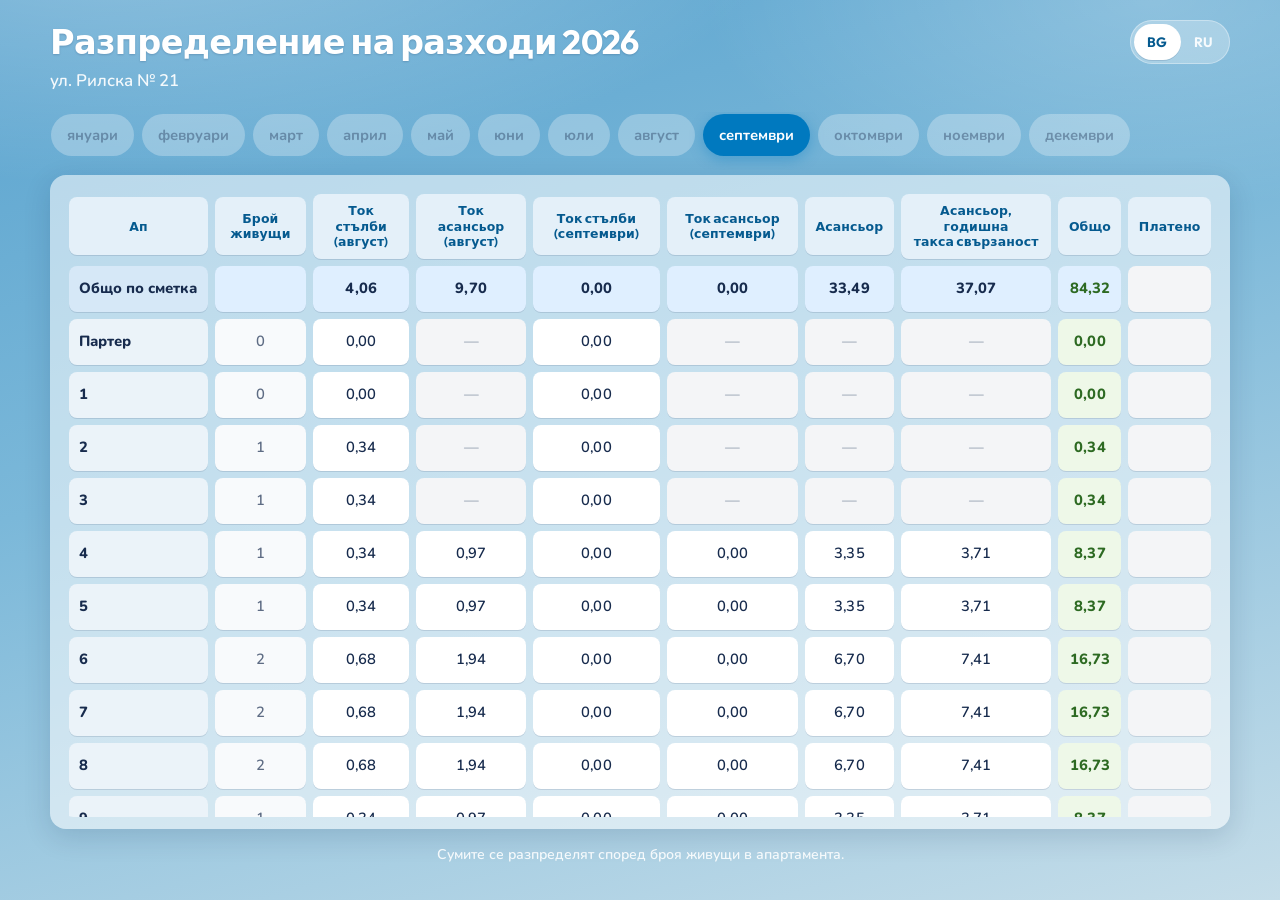
==== index.html @ 3ccc5a82 "Initial release of Rilska 21 expense distribution page. Co-authored-by: Cursor <cursoragent@cursor.c" ====
<!DOCTYPE html>
<html lang="bg">
<head>
  <meta charset="UTF-8" />
  <meta name="viewport" content="width=device-width, initial-scale=1, viewport-fit=cover" />
  <meta name="description" content="Разпределение на разходи — ул. Рилска № 21" />
  <title>Разпределение на разходи 2026</title>
  <link rel="preconnect" href="https://fonts.googleapis.com" />
  <link rel="preconnect" href="https://fonts.gstatic.com" crossorigin />
  <link href="https://fonts.googleapis.com/css2?family=Nunito:wght@500;600;700;800&family=Outfit:wght@500;600;700&display=swap" rel="stylesheet" />
  <link rel="stylesheet" href="styles.css" />
</head>
<body>
  <div class="page">
    <header class="header">
      <div class="header__brand">
        <h1 class="header__title" data-i18n="title">Разпределение на разходи 2026</h1>
        <p class="header__subtitle" data-i18n="subtitle">ул. Рилска № 21</p>
      </div>
      <div class="lang-switch" role="group" aria-label="Language">
        <button type="button" class="lang-btn is-active" data-lang="bg" aria-pressed="true">BG</button>
        <button type="button" class="lang-btn" data-lang="ru" aria-pressed="false">RU</button>
      </div>
    </header>

    <nav class="month-tabs" role="tablist" aria-label="Months" id="monthTabs"></nav>

    <main class="board">
      <div class="table-shell">
        <div class="table-scroll" id="tableScroll">
          <table class="expense-table" id="expenseTable">
            <thead id="tableHead"></thead>
            <tbody id="tableBody"></tbody>
          </table>
        </div>
        <p class="board__hint" data-i18n="hint">Плъзнете хоризонтално, за да видите всички колони</p>
      </div>
    </main>

    <footer class="footer">
      <p data-i18n="footerNote">Сумите се разпределят според броя живущи в апартамента.</p>
    </footer>
  </div>

  <script src="app.js"></script>
</body>
</html>
---- styles.css ----
:root {
  --bg-top: #5ba4cf;
  --bg-mid: #7bb8d9;
  --bg-bottom: #c5dde9;
  --surface: rgba(255, 255, 255, 0.92);
  --surface-solid: #ffffff;
  --ink: #172b4d;
  --ink-muted: #5e6c84;
  --accent: #0079bf;
  --accent-soft: #e4f0f9;
  --accent-strong: #055a8f;
  --success: #61bd4f;
  --success-bg: #e3fce4;
  --border: rgba(9, 30, 66, 0.08);
  --shadow-soft: 0 1px 0 rgba(9, 30, 66, 0.12);
  --shadow-card: 0 2px 8px rgba(9, 30, 66, 0.12);
  --radius-lg: 16px;
  --radius-md: 12px;
  --radius-sm: 8px;
  --font-display: "Outfit", system-ui, sans-serif;
  --font-body: "Nunito", system-ui, sans-serif;
  --sticky-bg: #ebf3f9;
  --total-row: #dfefff;
  --paid-empty: #f4f5f7;
}

*,
*::before,
*::after {
  box-sizing: border-box;
}

html {
  -webkit-text-size-adjust: 100%;
}

body {
  margin: 0;
  min-height: 100dvh;
  font-family: var(--font-body);
  color: var(--ink);
  background:
    radial-gradient(1200px 500px at 10% -10%, rgba(255, 255, 255, 0.35), transparent 55%),
    radial-gradient(900px 420px at 90% 0%, rgba(255, 255, 255, 0.22), transparent 50%),
    linear-gradient(165deg, var(--bg-top) 0%, var(--bg-mid) 42%, var(--bg-bottom) 100%);
  background-attachment: fixed;
}

.page {
  width: min(1180px, calc(100% - 1.5rem));
  margin: 0 auto;
  padding: 1.25rem 0 2.5rem;
}

.header {
  display: flex;
  align-items: flex-start;
  justify-content: space-between;
  gap: 1rem;
  margin-bottom: 1.25rem;
  animation: rise 0.55s ease both;
}

.header__title {
  margin: 0;
  font-family: var(--font-display);
  font-size: clamp(1.45rem, 4vw, 2.1rem);
  font-weight: 700;
  letter-spacing: -0.02em;
  color: #fff;
  text-shadow: 0 1px 2px rgba(9, 30, 66, 0.18);
}

.header__subtitle {
  margin: 0.35rem 0 0;
  font-size: 1.05rem;
  font-weight: 600;
  color: rgba(255, 255, 255, 0.92);
}

.lang-switch {
  display: inline-flex;
  padding: 4px;
  border-radius: 999px;
  background: rgba(255, 255, 255, 0.28);
  backdrop-filter: blur(8px);
  box-shadow: inset 0 0 0 1px rgba(255, 255, 255, 0.35);
  flex-shrink: 0;
}

.lang-btn {
  appearance: none;
  border: 0;
  min-width: 44px;
  min-height: 36px;
  padding: 0.35rem 0.8rem;
  border-radius: 999px;
  background: transparent;
  color: rgba(255, 255, 255, 0.9);
  font-family: var(--font-display);
  font-size: 0.85rem;
  font-weight: 700;
  letter-spacing: 0.04em;
  cursor: pointer;
  transition: background 0.18s ease, color 0.18s ease, transform 0.12s ease;
  touch-action: manipulation;
}

.lang-btn:hover {
  background: rgba(255, 255, 255, 0.18);
}

.lang-btn:active {
  transform: scale(0.96);
}

.lang-btn.is-active {
  background: #fff;
  color: var(--accent-strong);
  box-shadow: var(--shadow-soft);
}

.month-tabs {
  display: flex;
  flex-wrap: nowrap;
  gap: 0.5rem;
  overflow-x: auto;
  overscroll-behavior-x: contain;
  scroll-snap-type: x proximity;
  padding: 0.15rem 0.1rem 0.85rem;
  margin-bottom: 0.35rem;
  scrollbar-width: thin;
  -webkit-overflow-scrolling: touch;
  animation: rise 0.65s ease both;
}

.month-tabs::-webkit-scrollbar {
  height: 6px;
}

.month-tabs::-webkit-scrollbar-thumb {
  background: rgba(255, 255, 255, 0.45);
  border-radius: 999px;
}

.month-tab {
  appearance: none;
  border: 0;
  flex: 0 0 auto;
  scroll-snap-align: center;
  min-height: 42px;
  padding: 0.55rem 1rem;
  border-radius: 999px;
  background: rgba(255, 255, 255, 0.55);
  color: var(--ink);
  font-family: var(--font-body);
  font-size: 0.92rem;
  font-weight: 700;
  cursor: pointer;
  box-shadow: var(--shadow-soft);
  transition:
    background 0.18s ease,
    color 0.18s ease,
    box-shadow 0.18s ease,
    transform 0.12s ease;
  touch-action: manipulation;
}

.month-tab:hover:not(:disabled):not(.is-selected) {
  background: #fff;
  box-shadow: var(--shadow-card);
}

.month-tab:active:not(:disabled) {
  transform: scale(0.97);
  background: #e8f3fa;
}

.month-tab.is-selected {
  background: var(--accent);
  color: #fff;
  box-shadow: 0 4px 14px rgba(0, 121, 191, 0.35);
}

.month-tab.is-selected:hover {
  background: var(--accent-strong);
}

.month-tab:disabled,
.month-tab.is-disabled {
  background: rgba(255, 255, 255, 0.28);
  color: rgba(23, 43, 77, 0.38);
  box-shadow: none;
  cursor: not-allowed;
  transform: none;
}

.board {
  animation: rise 0.75s ease both;
}

.table-shell {
  background: rgba(255, 255, 255, 0.55);
  border-radius: var(--radius-lg);
  padding: 0.75rem;
  box-shadow: 0 8px 28px rgba(9, 30, 66, 0.14);
  backdrop-filter: blur(10px);
}

.table-scroll {
  overflow: auto;
  border-radius: var(--radius-md);
  -webkit-overflow-scrolling: touch;
  max-height: min(70dvh, 820px);
}

.expense-table {
  width: 100%;
  border-collapse: separate;
  border-spacing: 0.45rem;
  min-width: 920px;
}

.expense-table th,
.expense-table td {
  padding: 0;
  vertical-align: middle;
  text-align: center;
}

.expense-table thead th {
  position: sticky;
  top: 0;
  z-index: 3;
}

.cell {
  display: flex;
  align-items: center;
  justify-content: center;
  min-height: 46px;
  padding: 0.55rem 0.65rem;
  border-radius: var(--radius-sm);
  background: var(--surface-solid);
  box-shadow: var(--shadow-soft);
  font-size: 0.92rem;
  font-weight: 600;
  line-height: 1.25;
}

.cell--head {
  min-height: 58px;
  background: var(--accent-soft);
  color: var(--accent-strong);
  font-family: var(--font-display);
  font-size: 0.78rem;
  font-weight: 700;
  letter-spacing: 0.01em;
  text-wrap: balance;
}

.cell--apt {
  justify-content: flex-start;
  font-weight: 800;
  background: var(--sticky-bg);
  color: var(--ink);
  white-space: nowrap;
}

.cell--muted {
  color: var(--ink-muted);
  background: #f8fafc;
}

.cell--money {
  font-variant-numeric: tabular-nums;
  letter-spacing: 0.01em;
}

.cell--total {
  background: #eef8e8;
  color: #2d6a22;
  font-weight: 800;
}

.cell--bill {
  background: var(--total-row);
  font-weight: 800;
}

.cell--na {
  color: #9aa5b5;
  background: #f4f5f7;
  font-weight: 600;
}

.cell--paid {
  min-height: 46px;
  background: var(--paid-empty);
}

.cell--paid.is-paid {
  background: var(--success-bg);
  color: var(--success);
}

.paid-mark {
  width: 1.35rem;
  height: 1.35rem;
  display: block;
}

.sticky-col {
  position: sticky;
  left: 0;
  z-index: 2;
}

.expense-table thead .sticky-col {
  z-index: 4;
}

.expense-table tbody tr.is-bill .cell--apt {
  background: #d6e8f7;
}

.board__hint {
  display: none;
  margin: 0.65rem 0 0;
  text-align: center;
  font-size: 0.8rem;
  font-weight: 600;
  color: var(--ink-muted);
}

.footer {
  margin-top: 1rem;
  text-align: center;
  color: rgba(255, 255, 255, 0.88);
  font-size: 0.88rem;
  font-weight: 600;
  animation: rise 0.85s ease both;
}

.footer p {
  margin: 0;
}

.empty-month {
  padding: 2.5rem 1rem;
  text-align: center;
  color: var(--ink-muted);
  font-weight: 700;
  background: var(--surface-solid);
  border-radius: var(--radius-md);
}

@keyframes rise {
  from {
    opacity: 0;
    transform: translateY(10px);
  }
  to {
    opacity: 1;
    transform: translateY(0);
  }
}

@media (max-width: 760px) {
  .page {
    width: min(100% - 1rem, 1180px);
    padding-top: 1rem;
  }

  .header {
    align-items: center;
  }

  .header__title {
    font-size: 1.35rem;
  }

  .header__subtitle {
    font-size: 0.95rem;
  }

  .table-shell {
    padding: 0.5rem;
  }

  .board__hint {
    display: block;
  }

  .expense-table {
    border-spacing: 0.35rem;
  }

  .cell {
    min-height: 42px;
    font-size: 0.86rem;
    padding: 0.45rem 0.5rem;
  }

  .cell--head {
    min-height: 52px;
    font-size: 0.72rem;
  }
}

@media (hover: none) {
  .month-tab:hover:not(:disabled):not(.is-selected) {
    background: rgba(255, 255, 255, 0.55);
    box-shadow: var(--shadow-soft);
  }

  .lang-btn:hover {
    background: transparent;
  }
}
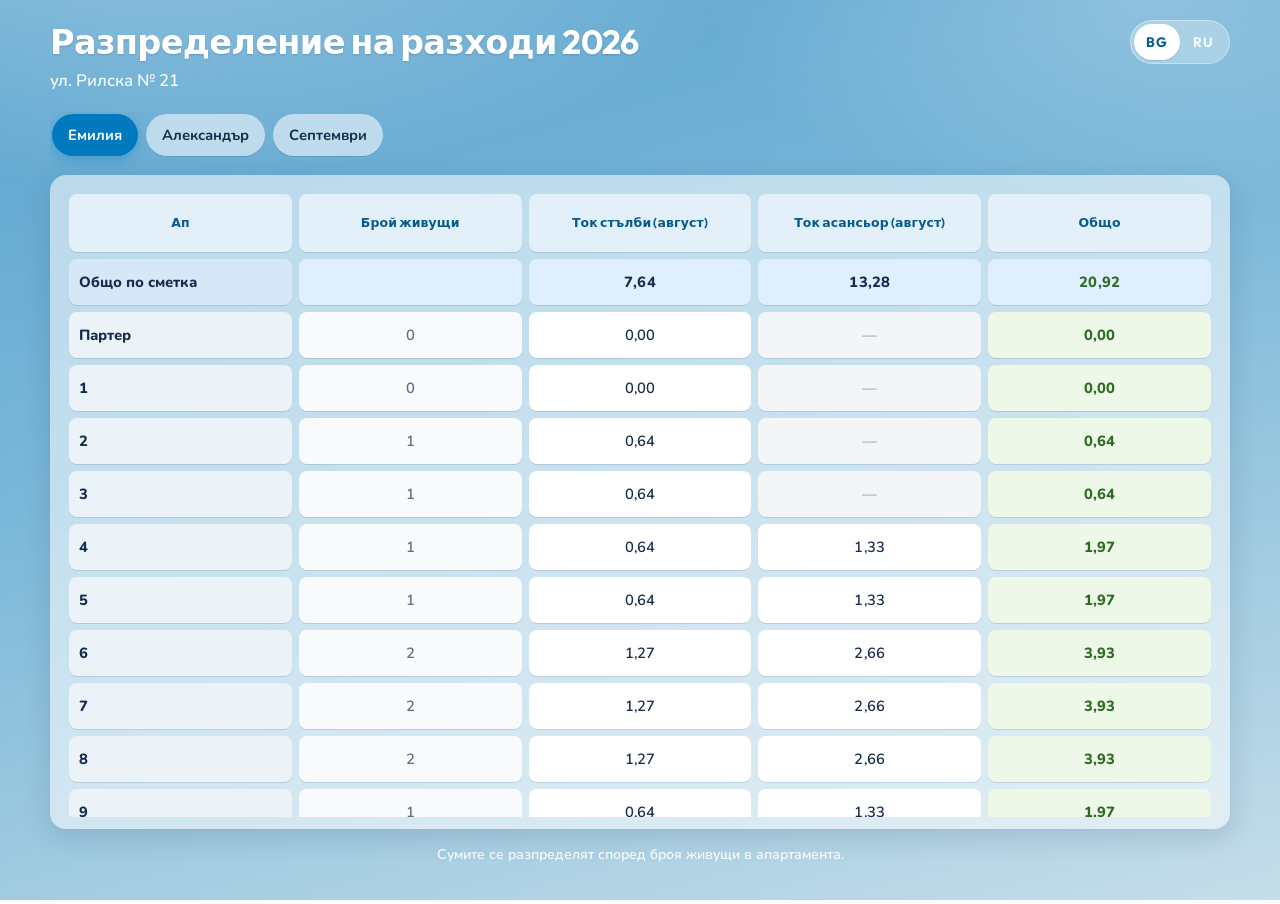
==== commit 39ee40b3: "Split September expenses into Emilia, Alexander, and September tables. Co-authored-by: Cursor <curso" ====
--- a/index.html
+++ b/index.html
@@ -23,7 +23,7 @@
       </div>
     </header>
 
-    <nav class="month-tabs" role="tablist" aria-label="Months" id="monthTabs"></nav>
+    <nav class="month-tabs" role="tablist" aria-label="Таблици" id="viewTabs"></nav>
 
     <main class="board">
       <div class="table-shell">
--- a/styles.css
+++ b/styles.css
@@ -32,6 +32,7 @@
 
 html {
   -webkit-text-size-adjust: 100%;
+  overflow-anchor: none;
 }
 
 body {
@@ -106,7 +107,7 @@
   touch-action: manipulation;
 }
 
-.lang-btn:hover {
+.lang-btn:hover:not(.is-active) {
   background: rgba(255, 255, 255, 0.18);
 }
 
@@ -114,7 +115,9 @@
   transform: scale(0.96);
 }
 
-.lang-btn.is-active {
+.lang-btn.is-active,
+.lang-btn.is-active:hover,
+.lang-btn.is-active:focus {
   background: #fff;
   color: var(--accent-strong);
   box-shadow: var(--shadow-soft);
@@ -126,7 +129,6 @@
   gap: 0.5rem;
   overflow-x: auto;
   overscroll-behavior-x: contain;
-  scroll-snap-type: x proximity;
   padding: 0.15rem 0.1rem 0.85rem;
   margin-bottom: 0.35rem;
   scrollbar-width: thin;
@@ -147,7 +149,6 @@
   appearance: none;
   border: 0;
   flex: 0 0 auto;
-  scroll-snap-align: center;
   min-height: 42px;
   padding: 0.55rem 1rem;
   border-radius: 999px;
@@ -171,15 +172,19 @@
   box-shadow: var(--shadow-card);
 }
 
-.month-tab:active:not(:disabled) {
+.month-tab:active:not(:disabled):not(.is-selected) {
   transform: scale(0.97);
   background: #e8f3fa;
 }
 
-.month-tab.is-selected {
+.month-tab.is-selected,
+.month-tab.is-selected:hover,
+.month-tab.is-selected:focus,
+.month-tab.is-selected:active {
   background: var(--accent);
   color: #fff;
   box-shadow: 0 4px 14px rgba(0, 121, 191, 0.35);
+  transform: none;
 }
 
 .month-tab.is-selected:hover {
@@ -218,14 +223,16 @@
   width: 100%;
   border-collapse: separate;
   border-spacing: 0.45rem;
-  min-width: 920px;
+  min-width: 560px;
+  table-layout: fixed;
 }
 
 .expense-table th,
 .expense-table td {
   padding: 0;
-  vertical-align: middle;
+  vertical-align: stretch;
   text-align: center;
+  height: 1px;
 }
 
 .expense-table thead th {
@@ -238,6 +245,7 @@
   display: flex;
   align-items: center;
   justify-content: center;
+  height: 100%;
   min-height: 46px;
   padding: 0.55rem 0.65rem;
   border-radius: var(--radius-sm);
@@ -246,6 +254,7 @@
   font-size: 0.92rem;
   font-weight: 600;
   line-height: 1.25;
+  box-sizing: border-box;
 }
 
 .cell--head {
@@ -414,7 +423,11 @@
     box-shadow: var(--shadow-soft);
   }
 
-  .lang-btn:hover {
+  .lang-btn:hover:not(.is-active) {
     background: transparent;
   }
-}
+
+  .month-tab.is-selected:hover {
+    background: var(--accent);
+  }
+}
